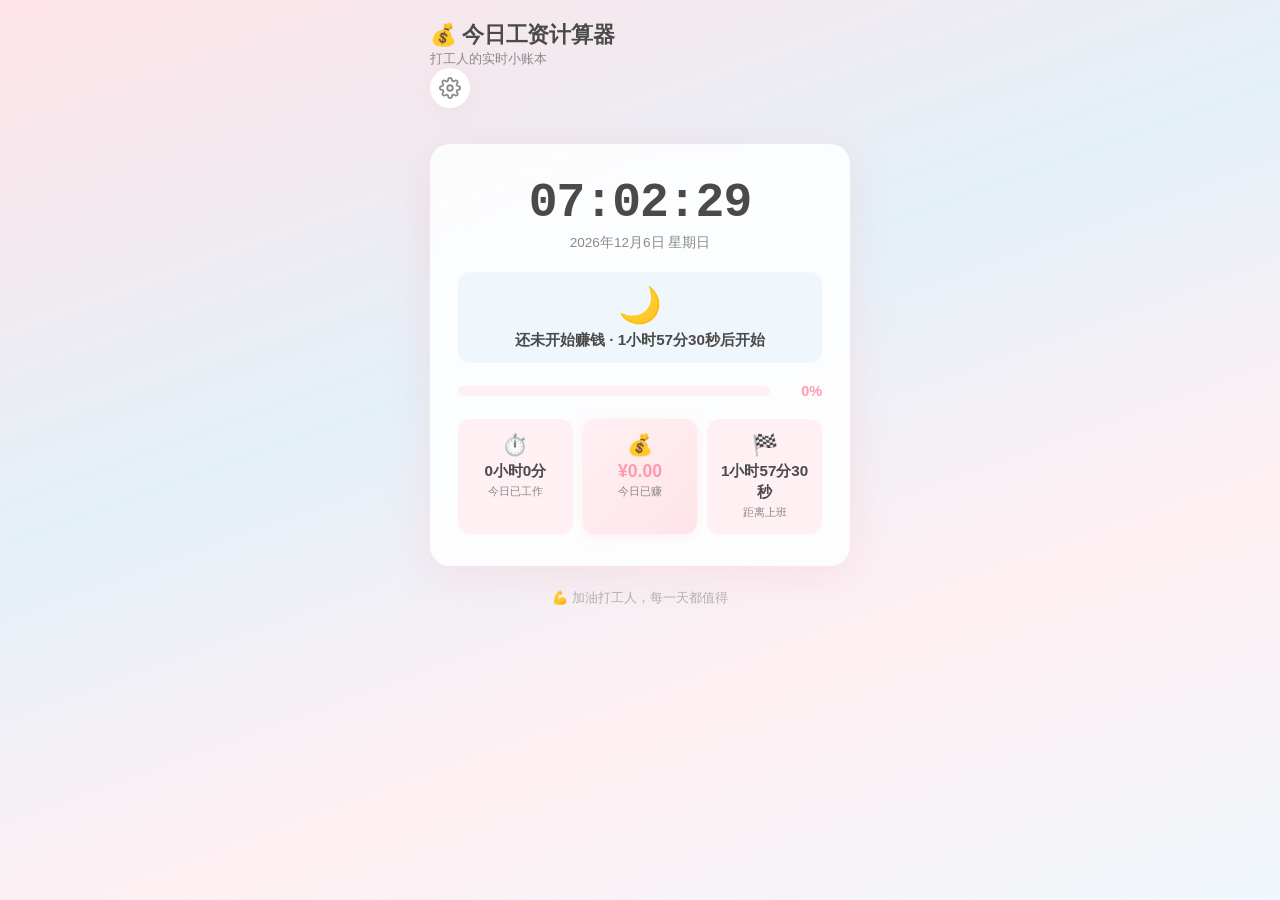
==== index.html @ d7023d0c "✨ 今日工资实时计算器 - 打工人PWA应用" ====
<!DOCTYPE html>
<html lang="zh-CN">
<head>
  <meta charset="UTF-8">
  <meta name="viewport" content="width=device-width, initial-scale=1.0, maximum-scale=1.0, user-scalable=no, viewport-fit=cover">
  <meta name="apple-mobile-web-app-capable" content="yes">
  <meta name="apple-mobile-web-app-status-bar-style" content="black-translucent">
  <meta name="apple-mobile-web-app-title" content="工资计算器">
  <meta name="theme-color" content="#FFB5C2">
  <meta name="description" content="今日工资实时计算器 - 每秒刷新，看看今天赚了多少钱">
  <link rel="manifest" href="manifest.json">
  <link rel="apple-touch-icon" href="icon-192.png">
  <link rel="icon" type="image/svg+xml" href="data:image/svg+xml,<svg xmlns='http://www.w3.org/2000/svg' viewBox='0 0 100 100'><rect fill='%23FFB5C2' width='100' height='100' rx='20'/><text x='50' y='68' text-anchor='middle' font-size='55'>💰</text></svg>">
  <title>💰 今日工资计算器</title>
  <link rel="stylesheet" href="style.css">
</head>
<body>
  <div class="container">
    <!-- Header -->
    <header class="header">
      <h1 class="app-title">💰 今日工资计算器</h1>
      <p class="app-subtitle">打工人的实时小账本</p>
      <button class="settings-toggle" id="settingsToggle" aria-label="设置">
        <svg width="22" height="22" viewBox="0 0 24 24" fill="none" stroke="currentColor" stroke-width="2" stroke-linecap="round" stroke-linejoin="round">
          <circle cx="12" cy="12" r="3"></circle>
          <path d="M19.4 15a1.65 1.65 0 0 0 .33 1.82l.06.06a2 2 0 0 1 0 2.83 2 2 0 0 1-2.83 0l-.06-.06a1.65 1.65 0 0 0-1.82-.33 1.65 1.65 0 0 0-1 1.51V21a2 2 0 0 1-2 2 2 2 0 0 1-2-2v-.09A1.65 1.65 0 0 0 9 19.4a1.65 1.65 0 0 0-1.82.33l-.06.06a2 2 0 0 1-2.83 0 2 2 0 0 1 0-2.83l.06-.06A1.65 1.65 0 0 0 4.68 15a1.65 1.65 0 0 0-1.51-1H3a2 2 0 0 1-2-2 2 2 0 0 1 2-2h.09A1.65 1.65 0 0 0 4.6 9a1.65 1.65 0 0 0-.33-1.82l-.06-.06a2 2 0 0 1 0-2.83 2 2 0 0 1 2.83 0l.06.06A1.65 1.65 0 0 0 9 4.68a1.65 1.65 0 0 0 1-1.51V3a2 2 0 0 1 2-2 2 2 0 0 1 2 2v.09a1.65 1.65 0 0 0 1 1.51 1.65 1.65 0 0 0 1.82-.33l.06-.06a2 2 0 0 1 2.83 0 2 2 0 0 1 0 2.83l-.06.06A1.65 1.65 0 0 0 19.4 9a1.65 1.65 0 0 0 1.51 1H21a2 2 0 0 1 2 2 2 2 0 0 1-2 2h-.09a1.65 1.65 0 0 0-1.51 1z"></path>
        </svg>
      </button>
    </header>

    <!-- Settings Panel -->
    <div class="settings-panel" id="settingsPanel">
      <div class="settings-card">
        <div class="setting-row">
          <label class="setting-label" for="startTime">
            <span class="setting-icon">🌅</span> 上班时间
          </label>
          <input type="time" class="setting-input" id="startTime" value="09:00">
        </div>
        <div class="setting-row">
          <label class="setting-label" for="endTime">
            <span class="setting-icon">🌇</span> 下班时间
          </label>
          <input type="time" class="setting-input" id="endTime" value="18:00">
        </div>
        <div class="setting-row">
          <label class="setting-label" for="dailySalary">
            <span class="setting-icon">💵</span> 今日日薪
          </label>
          <div class="salary-input-wrap">
            <span class="salary-prefix">¥</span>
            <input type="number" class="setting-input salary-input" id="dailySalary" value="500" min="0" step="1" placeholder="500">
          </div>
        </div>
        <div class="setting-row">
          <label class="setting-label" for="breakTime">
            <span class="setting-icon">☕</span> 午休/不计薪时长
          </label>
          <div class="break-input-wrap">
            <input type="number" class="setting-input break-input" id="breakTime" value="60" min="0" max="480" step="5" placeholder="60">
            <span class="break-suffix">分钟</span>
          </div>
        </div>
        <button class="save-btn" id="saveSettings">💾 保存设置</button>
      </div>
    </div>

    <!-- Main Display Card -->
    <div class="main-card" id="mainCard">
      <!-- Current Time -->
      <div class="time-section">
        <div class="current-time" id="currentTime">00:00:00</div>
        <div class="current-date" id="currentDate">2024年1月1日 星期一</div>
      </div>

      <!-- Status -->
      <div class="status-section" id="statusSection">
        <div class="status-emoji" id="statusEmoji">⏰</div>
        <div class="status-text" id="statusText">加载中...</div>
      </div>

      <!-- Progress Bar -->
      <div class="progress-section">
        <div class="progress-bar-wrap">
          <div class="progress-bar" id="progressBar" style="width: 0%;"></div>
        </div>
        <div class="progress-label" id="progressLabel">0%</div>
      </div>

      <!-- Stats Grid -->
      <div class="stats-grid">
        <div class="stat-item">
          <div class="stat-icon">⏱️</div>
          <div class="stat-value" id="workedTime">0小时0分</div>
          <div class="stat-label">今日已工作</div>
        </div>
        <div class="stat-item highlight">
          <div class="stat-icon">💰</div>
          <div class="stat-value money" id="earnedMoney">¥0.00</div>
          <div class="stat-label">今日已赚</div>
        </div>
        <div class="stat-item">
          <div class="stat-icon">🏁</div>
          <div class="stat-value" id="remainingTime">--</div>
          <div class="stat-label" id="remainingLabel">距离下班</div>
        </div>
      </div>
    </div>

    <!-- Footer -->
    <footer class="footer">
      <p>💪 加油打工人，每一天都值得</p>
    </footer>
  </div>

  <script src="script.js"></script>
</body>
</html>
---- style.css ----
/* ===== CSS Reset & Base ===== */
*, *::before, *::after {
  box-sizing: border-box;
  margin: 0;
  padding: 0;
}

:root {
  --pink: #FF9AAD;
  --pink-light: #FFE4E8;
  --pink-lighter: #FFF0F3;
  --blue: #9AC5E4;
  --blue-light: #E4F0F8;
  --blue-lighter: #F0F7FC;
  --white: #FFFFFF;
  --text: #4A4A4A;
  --text-light: #8A8A8A;
  --text-lighter: #B0B0B0;
  --shadow: 0 4px 24px rgba(255, 154, 173, 0.15);
  --shadow-lg: 0 8px 40px rgba(255, 154, 173, 0.2);
  --radius: 20px;
  --radius-sm: 12px;
  --transition: 0.3s cubic-bezier(0.4, 0, 0.2, 1);
}

html {
  font-size: 16px;
  -webkit-tap-highlight-color: transparent;
  -webkit-font-smoothing: antialiased;
}

body {
  font-family: -apple-system, BlinkMacSystemFont, "SF Pro Rounded", "Segoe UI", "PingFang SC", "Hiragino Sans GB", "Microsoft YaHei", sans-serif;
  background: linear-gradient(160deg, #FFE4E8 0%, #E4F0F8 40%, #FFF0F3 70%, #F0F7FC 100%);
  background-attachment: fixed;
  min-height: 100vh;
  min-height: 100dvh;
  display: flex;
  justify-content: center;
  align-items: flex-start;
  padding: 16px;
  color: var(--text);
  -webkit-user-select: none;
  user-select: none;
}

/* ===== Container ===== */
.container {
  width: 100%;
  max-width: 420px;
  display: flex;
  flex-direction: column;
  gap: 16px;
  padding-bottom: 32px;
}

/* ===== Header ===== */
.header {
  display: flex;
  align-items: center;
  justify-content: space-between;
  flex-wrap: wrap;
  padding: 4px 0;
}

.app-title {
  font-size: 1.35rem;
  font-weight: 700;
  color: var(--text);
  letter-spacing: -0.3px;
}

.app-subtitle {
  font-size: 0.8rem;
  color: var(--text-light);
  width: 100%;
  margin-top: 2px;
}

.settings-toggle {
  width: 40px;
  height: 40px;
  border-radius: 50%;
  border: none;
  background: var(--white);
  color: var(--text-light);
  cursor: pointer;
  display: flex;
  align-items: center;
  justify-content: center;
  box-shadow: var(--shadow);
  transition: var(--transition);
  -webkit-tap-highlight-color: transparent;
}

.settings-toggle:active {
  transform: scale(0.92);
  background: var(--pink-lighter);
}

.settings-toggle.active {
  background: var(--pink);
  color: white;
  transform: rotate(60deg);
}

/* ===== Settings Panel ===== */
.settings-panel {
  max-height: 0;
  overflow: hidden;
  transition: max-height 0.4s cubic-bezier(0.4, 0, 0.2, 1), opacity 0.3s ease;
  opacity: 0;
}

.settings-panel.open {
  max-height: 500px;
  opacity: 1;
}

.settings-card {
  background: rgba(255, 255, 255, 0.85);
  backdrop-filter: blur(16px);
  -webkit-backdrop-filter: blur(16px);
  border-radius: var(--radius);
  padding: 20px;
  box-shadow: var(--shadow);
  display: flex;
  flex-direction: column;
  gap: 16px;
}

.setting-row {
  display: flex;
  align-items: center;
  justify-content: space-between;
  gap: 12px;
}

.setting-label {
  font-size: 0.9rem;
  font-weight: 600;
  color: var(--text);
  display: flex;
  align-items: center;
  gap: 6px;
  white-space: nowrap;
}

.setting-icon {
  font-size: 1.1rem;
}

.setting-input {
  border: 2px solid var(--pink-light);
  border-radius: var(--radius-sm);
  padding: 8px 12px;
  font-size: 0.9rem;
  font-family: inherit;
  color: var(--text);
  background: var(--white);
  transition: var(--transition);
  text-align: center;
  min-width: 0;
  -webkit-appearance: none;
  appearance: none;
}

.setting-input:focus {
  outline: none;
  border-color: var(--pink);
  box-shadow: 0 0 0 3px rgba(255, 154, 173, 0.15);
}

.salary-input-wrap,
.break-input-wrap {
  display: flex;
  align-items: center;
  gap: 0;
  flex-shrink: 0;
}

.salary-prefix {
  background: var(--pink-light);
  color: var(--pink);
  font-weight: 700;
  padding: 8px 10px;
  border-radius: var(--radius-sm) 0 0 var(--radius-sm);
  font-size: 0.9rem;
  border: 2px solid var(--pink-light);
  border-right: none;
}

.salary-input {
  border-radius: 0 var(--radius-sm) var(--radius-sm) 0 !important;
  width: 80px;
}

.break-input {
  border-radius: var(--radius-sm) 0 0 var(--radius-sm) !important;
  width: 64px;
  border-right: none !important;
}

.break-suffix {
  background: var(--blue-light);
  color: var(--blue);
  font-weight: 600;
  padding: 8px 10px;
  border-radius: 0 var(--radius-sm) var(--radius-sm);
  font-size: 0.8rem;
  border: 2px solid var(--blue-light);
  border-left: none;
  white-space: nowrap;
}

.save-btn {
  background: linear-gradient(135deg, var(--pink), #FFB5C2);
  color: white;
  border: none;
  border-radius: var(--radius-sm);
  padding: 12px;
  font-size: 1rem;
  font-weight: 700;
  font-family: inherit;
  cursor: pointer;
  transition: var(--transition);
  box-shadow: 0 4px 16px rgba(255, 154, 173, 0.3);
  -webkit-tap-highlight-color: transparent;
}

.save-btn:active {
  transform: scale(0.96);
  box-shadow: 0 2px 8px rgba(255, 154, 173, 0.2);
}

/* ===== Main Card ===== */
.main-card {
  background: rgba(255, 255, 255, 0.85);
  backdrop-filter: blur(16px);
  -webkit-backdrop-filter: blur(16px);
  border-radius: var(--radius);
  padding: 28px 24px;
  box-shadow: var(--shadow-lg);
  display: flex;
  flex-direction: column;
  gap: 20px;
  animation: cardEnter 0.5s ease;
}

@keyframes cardEnter {
  from { opacity: 0; transform: translateY(20px); }
  to { opacity: 1; transform: translateY(0); }
}

/* ===== Time Section ===== */
.time-section {
  text-align: center;
}

.current-time {
  font-size: 3rem;
  font-weight: 800;
  color: var(--text);
  letter-spacing: -1px;
  font-variant-numeric: tabular-nums;
  font-family: "SF Mono", "Menlo", "Monaco", "Courier New", monospace;
}

.current-date {
  font-size: 0.85rem;
  color: var(--text-light);
  margin-top: 4px;
}

/* ===== Status Section ===== */
.status-section {
  text-align: center;
  padding: 12px;
  background: var(--pink-lighter);
  border-radius: var(--radius-sm);
  transition: var(--transition);
}

.status-section.state-working {
  background: #E8F5E9;
}

.status-section.state-done {
  background: linear-gradient(135deg, #FFF9C4, #FFE0B2);
}

.status-section.state-idle {
  background: var(--blue-lighter);
}

.status-emoji {
  font-size: 2.2rem;
  margin-bottom: 4px;
  animation: bounce 2s infinite;
}

@keyframes bounce {
  0%, 100% { transform: translateY(0); }
  50% { transform: translateY(-6px); }
}

.status-text {
  font-size: 0.95rem;
  font-weight: 600;
  color: var(--text);
}

/* ===== Progress Bar ===== */
.progress-section {
  display: flex;
  align-items: center;
  gap: 12px;
}

.progress-bar-wrap {
  flex: 1;
  height: 10px;
  background: var(--pink-lighter);
  border-radius: 5px;
  overflow: hidden;
}

.progress-bar {
  height: 100%;
  background: linear-gradient(90deg, var(--pink), var(--blue));
  border-radius: 5px;
  transition: width 0.5s ease;
  min-width: 0;
}

.progress-label {
  font-size: 0.9rem;
  font-weight: 700;
  color: var(--pink);
  min-width: 40px;
  text-align: right;
}

/* ===== Stats Grid ===== */
.stats-grid {
  display: grid;
  grid-template-columns: repeat(3, 1fr);
  gap: 10px;
}

.stat-item {
  text-align: center;
  padding: 14px 8px;
  background: var(--pink-lighter);
  border-radius: var(--radius-sm);
  transition: var(--transition);
}

.stat-item.highlight {
  background: linear-gradient(135deg, #FFF0F3, #FFE4E8);
  box-shadow: 0 2px 12px rgba(255, 154, 173, 0.15);
}

.stat-icon {
  font-size: 1.3rem;
  margin-bottom: 4px;
}

.stat-value {
  font-size: 0.95rem;
  font-weight: 700;
  color: var(--text);
  font-variant-numeric: tabular-nums;
}

.stat-value.money {
  color: var(--pink);
  font-size: 1.1rem;
  animation: moneyPulse 2s infinite;
}

@keyframes moneyPulse {
  0%, 100% { transform: scale(1); }
  50% { transform: scale(1.03); }
}

.stat-label {
  font-size: 0.7rem;
  color: var(--text-light);
  margin-top: 2px;
}

/* ===== Footer ===== */
.footer {
  text-align: center;
  padding: 8px;
}

.footer p {
  font-size: 0.8rem;
  color: var(--text-lighter);
}

/* ===== Toast ===== */
.toast {
  position: fixed;
  top: 20px;
  left: 50%;
  transform: translateX(-50%) translateY(-120px);
  background: rgba(74, 74, 74, 0.92);
  backdrop-filter: blur(8px);
  -webkit-backdrop-filter: blur(8px);
  color: white;
  padding: 12px 24px;
  border-radius: 24px;
  font-size: 0.9rem;
  font-weight: 600;
  z-index: 1000;
  transition: transform 0.35s cubic-bezier(0.4, 0, 0.2, 1);
  pointer-events: none;
}

.toast.show {
  transform: translateX(-50%) translateY(0);
}

/* ===== Responsive ===== */
@media (max-width: 380px) {
  .current-time {
    font-size: 2.4rem;
  }

  .stats-grid {
    grid-template-columns: repeat(3, 1fr);
    gap: 6px;
  }

  .stat-item {
    padding: 10px 4px;
  }

  .stat-value {
    font-size: 0.8rem;
  }

  .stat-value.money {
    font-size: 0.9rem;
  }

  .main-card {
    padding: 20px 16px;
  }
}

@media (min-width: 420px) {
  .main-card {
    padding: 32px 28px;
  }
}

/* ===== Dark mode preference ===== */
@media (prefers-color-scheme: dark) {
  body {
    background: linear-gradient(160deg, #2D1B2E 0%, #1B2838 40%, #2D1B2E 70%, #1B2838 100%);
  }

  .main-card,
  .settings-card {
    background: rgba(40, 40, 50, 0.85);
  }

  .current-time,
  .stat-value,
  .setting-label,
  .status-text,
  .app-title {
    color: #E8E8E8;
  }

  .current-date,
  .stat-label,
  .app-subtitle,
  .setting-input {
    color: #A0A0A0;
  }

  .setting-input {
    background: rgba(60, 60, 70, 0.8);
    border-color: rgba(255, 154, 173, 0.2);
    color: #E8E8E8;
  }

  .stat-item {
    background: rgba(255, 154, 173, 0.08);
  }

  .stat-item.highlight {
    background: rgba(255, 154, 173, 0.15);
  }

  .status-section {
    background: rgba(154, 197, 228, 0.1);
  }

  .status-section.state-working {
    background: rgba(129, 199, 132, 0.12);
  }

  .status-section.state-done {
    background: rgba(255, 213, 79, 0.12);
  }

  .status-section.state-idle {
    background: rgba(154, 197, 228, 0.1);
  }

  .progress-bar-wrap {
    background: rgba(255, 255, 255, 0.08);
  }

  .progress-label {
    color: var(--pink);
  }

  .settings-toggle {
    background: rgba(60, 60, 70, 0.8);
    color: #A0A0A0;
  }

  .salary-prefix,
  .setting-input {
    background: rgba(60, 60, 70, 0.8);
    border-color: rgba(255, 154, 173, 0.2);
  }

  .break-suffix {
    background: rgba(154, 197, 228, 0.15);
    border-color: rgba(154, 197, 228, 0.15);
  }

  .salary-prefix {
    border-color: rgba(255, 154, 173, 0.2);
  }

  .footer p {
    color: #707080;
  }

  .toast {
    background: rgba(60, 60, 70, 0.95);
  }
}
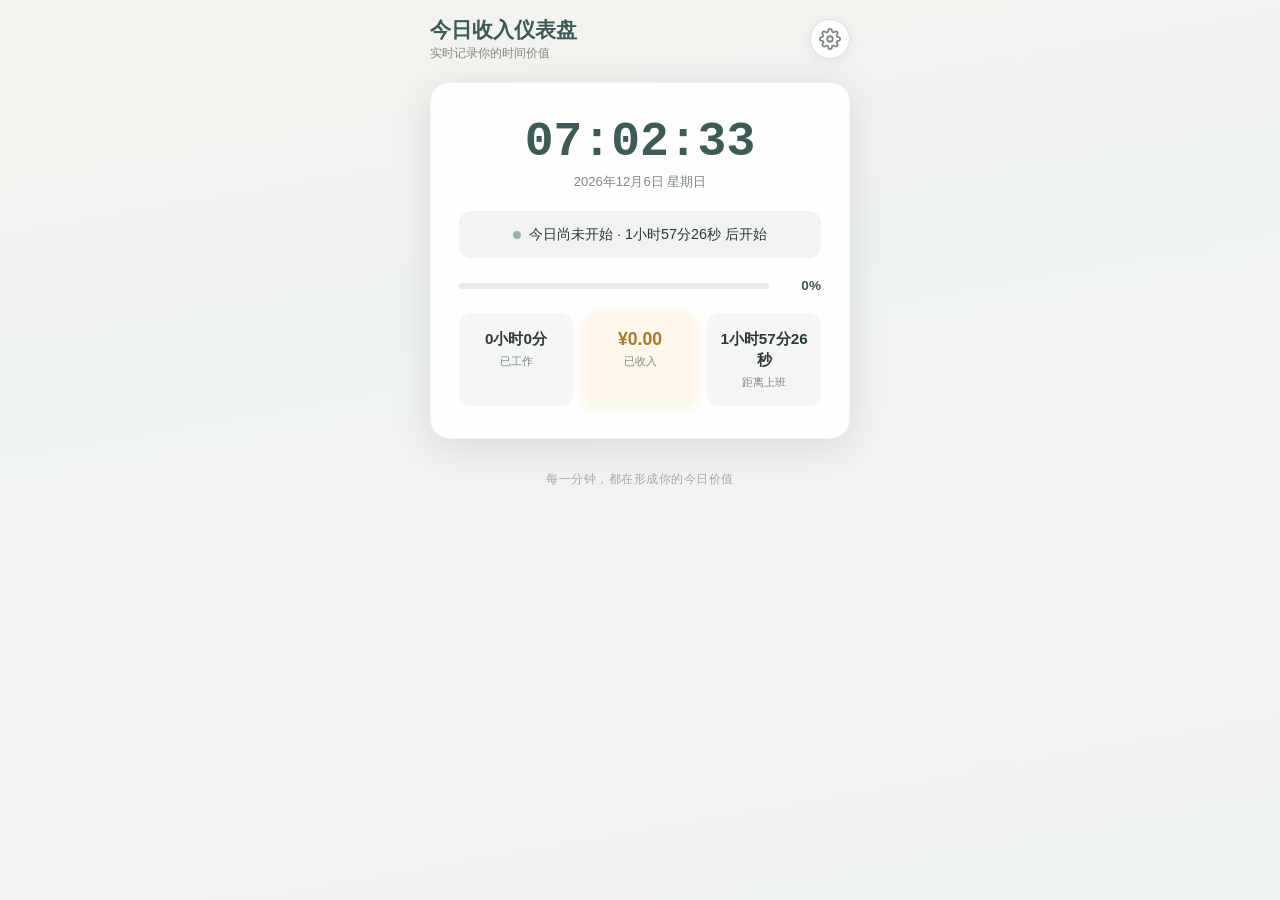
==== commit 3178315f: "主题升级：从可爱粉改为轻商务收入仪表盘" ====
--- a/index.html
+++ b/index.html
@@ -5,21 +5,23 @@
   <meta name="viewport" content="width=device-width, initial-scale=1.0, maximum-scale=1.0, user-scalable=no, viewport-fit=cover">
   <meta name="apple-mobile-web-app-capable" content="yes">
   <meta name="apple-mobile-web-app-status-bar-style" content="black-translucent">
-  <meta name="apple-mobile-web-app-title" content="工资计算器">
-  <meta name="theme-color" content="#FFB5C2">
-  <meta name="description" content="今日工资实时计算器 - 每秒刷新，看看今天赚了多少钱">
+  <meta name="apple-mobile-web-app-title" content="收入仪表盘">
+  <meta name="theme-color" content="#3D5A56">
+  <meta name="description" content="今日收入仪表盘 - 实时记录你的时间价值">
   <link rel="manifest" href="manifest.json">
   <link rel="apple-touch-icon" href="icon-192.png">
-  <link rel="icon" type="image/svg+xml" href="data:image/svg+xml,<svg xmlns='http://www.w3.org/2000/svg' viewBox='0 0 100 100'><rect fill='%23FFB5C2' width='100' height='100' rx='20'/><text x='50' y='68' text-anchor='middle' font-size='55'>💰</text></svg>">
-  <title>💰 今日工资计算器</title>
+  <link rel="icon" type="image/svg+xml" href="data:image/svg+xml,<svg xmlns='http://www.w3.org/2000/svg' viewBox='0 0 100 100'><rect fill='%233D5A56' width='100' height='100' rx='20'/><circle cx='50' cy='50' r='32' fill='none' stroke='%23C8963E' stroke-width='4'/><text x='50' y='62' text-anchor='middle' font-size='40' fill='%23fff'>¥</text></svg>">
+  <title>今日收入仪表盘</title>
   <link rel="stylesheet" href="style.css">
 </head>
 <body>
   <div class="container">
     <!-- Header -->
     <header class="header">
-      <h1 class="app-title">💰 今日工资计算器</h1>
-      <p class="app-subtitle">打工人的实时小账本</p>
+      <div class="header-left">
+        <h1 class="app-title">今日收入仪表盘</h1>
+        <p class="app-subtitle">实时记录你的时间价值</p>
+      </div>
       <button class="settings-toggle" id="settingsToggle" aria-label="设置">
         <svg width="22" height="22" viewBox="0 0 24 24" fill="none" stroke="currentColor" stroke-width="2" stroke-linecap="round" stroke-linejoin="round">
           <circle cx="12" cy="12" r="3"></circle>
@@ -28,40 +30,40 @@
       </button>
     </header>
 
-    <!-- Settings Panel -->
-    <div class="settings-panel" id="settingsPanel">
-      <div class="settings-card">
-        <div class="setting-row">
-          <label class="setting-label" for="startTime">
-            <span class="setting-icon">🌅</span> 上班时间
-          </label>
-          <input type="time" class="setting-input" id="startTime" value="09:00">
+    <!-- Settings Overlay (Bottom Sheet) -->
+    <div class="settings-overlay" id="settingsOverlay">
+      <div class="settings-sheet" id="settingsSheet">
+        <div class="settings-sheet-header">
+          <h2 class="settings-sheet-title">收益参数设置</h2>
         </div>
-        <div class="setting-row">
-          <label class="setting-label" for="endTime">
-            <span class="setting-icon">🌇</span> 下班时间
-          </label>
-          <input type="time" class="setting-input" id="endTime" value="18:00">
-        </div>
-        <div class="setting-row">
-          <label class="setting-label" for="dailySalary">
-            <span class="setting-icon">💵</span> 今日日薪
-          </label>
-          <div class="salary-input-wrap">
-            <span class="salary-prefix">¥</span>
-            <input type="number" class="setting-input salary-input" id="dailySalary" value="500" min="0" step="1" placeholder="500">
+        <div class="settings-sheet-body">
+          <div class="setting-row">
+            <label class="setting-label" for="startTime">上班时间</label>
+            <input type="time" class="setting-input" id="startTime" value="09:00">
+          </div>
+          <div class="setting-row">
+            <label class="setting-label" for="endTime">下班时间</label>
+            <input type="time" class="setting-input" id="endTime" value="18:00">
+          </div>
+          <div class="setting-row">
+            <label class="setting-label" for="dailySalary">日薪</label>
+            <div class="salary-input-wrap">
+              <span class="salary-prefix">¥</span>
+              <input type="number" class="setting-input salary-input" id="dailySalary" value="500" min="0" step="1" placeholder="500">
+            </div>
+          </div>
+          <div class="setting-row">
+            <label class="setting-label" for="breakTime">午休时长</label>
+            <div class="break-input-wrap">
+              <input type="number" class="setting-input break-input" id="breakTime" value="60" min="0" max="480" step="5" placeholder="60">
+              <span class="break-suffix">分钟</span>
+            </div>
           </div>
         </div>
-        <div class="setting-row">
-          <label class="setting-label" for="breakTime">
-            <span class="setting-icon">☕</span> 午休/不计薪时长
-          </label>
-          <div class="break-input-wrap">
-            <input type="number" class="setting-input break-input" id="breakTime" value="60" min="0" max="480" step="5" placeholder="60">
-            <span class="break-suffix">分钟</span>
-          </div>
+        <div class="settings-sheet-footer">
+          <button class="btn-cancel" id="cancelSettings">取消</button>
+          <button class="btn-save" id="saveSettings">保存设置</button>
         </div>
-        <button class="save-btn" id="saveSettings">💾 保存设置</button>
       </div>
     </div>
 
@@ -75,7 +77,7 @@
 
       <!-- Status -->
       <div class="status-section" id="statusSection">
-        <div class="status-emoji" id="statusEmoji">⏰</div>
+        <div class="status-indicator" id="statusIndicator"></div>
         <div class="status-text" id="statusText">加载中...</div>
       </div>
 
@@ -90,26 +92,23 @@
       <!-- Stats Grid -->
       <div class="stats-grid">
         <div class="stat-item">
-          <div class="stat-icon">⏱️</div>
-          <div class="stat-value" id="workedTime">0小时0分</div>
-          <div class="stat-label">今日已工作</div>
+          <div class="stat-value" id="workedTime">0h 0m</div>
+          <div class="stat-label">已工作</div>
         </div>
         <div class="stat-item highlight">
-          <div class="stat-icon">💰</div>
           <div class="stat-value money" id="earnedMoney">¥0.00</div>
-          <div class="stat-label">今日已赚</div>
+          <div class="stat-label">已收入</div>
         </div>
         <div class="stat-item">
-          <div class="stat-icon">🏁</div>
           <div class="stat-value" id="remainingTime">--</div>
-          <div class="stat-label" id="remainingLabel">距离下班</div>
+          <div class="stat-label" id="remainingLabel">剩余时间</div>
         </div>
       </div>
     </div>
 
     <!-- Footer -->
     <footer class="footer">
-      <p>💪 加油打工人，每一天都值得</p>
+      <p>每一分钟，都在形成你的今日价值</p>
     </footer>
   </div>
 
--- a/style.css
+++ b/style.css
@@ -6,18 +6,23 @@
 }
 
 :root {
-  --pink: #FF9AAD;
-  --pink-light: #FFE4E8;
-  --pink-lighter: #FFF0F3;
-  --blue: #9AC5E4;
-  --blue-light: #E4F0F8;
-  --blue-lighter: #F0F7FC;
+  --primary: #3D5A56;
+  --primary-dark: #2C4541;
+  --primary-light: #E8EDEB;
+  --primary-lighter: #F3F6F5;
+  --gold: #C8963E;
+  --gold-light: #FDF6EB;
+  --gold-dark: #A87A2E;
   --white: #FFFFFF;
-  --text: #4A4A4A;
-  --text-light: #8A8A8A;
-  --text-lighter: #B0B0B0;
-  --shadow: 0 4px 24px rgba(255, 154, 173, 0.15);
-  --shadow-lg: 0 8px 40px rgba(255, 154, 173, 0.2);
+  --bg-start: #F5F3EE;
+  --bg-mid: #EEF2F1;
+  --bg-end: #EAF0EE;
+  --text: #2E3A37;
+  --text-light: #7A8B85;
+  --text-lighter: #A0ADA8;
+  --shadow-sm: 0 2px 12px rgba(0, 0, 0, 0.06);
+  --shadow: 0 4px 24px rgba(0, 0, 0, 0.08);
+  --shadow-lg: 0 8px 40px rgba(0, 0, 0, 0.1);
   --radius: 20px;
   --radius-sm: 12px;
   --transition: 0.3s cubic-bezier(0.4, 0, 0.2, 1);
@@ -31,7 +36,7 @@
 
 body {
   font-family: -apple-system, BlinkMacSystemFont, "SF Pro Rounded", "Segoe UI", "PingFang SC", "Hiragino Sans GB", "Microsoft YaHei", sans-serif;
-  background: linear-gradient(160deg, #FFE4E8 0%, #E4F0F8 40%, #FFF0F3 70%, #F0F7FC 100%);
+  background: linear-gradient(170deg, #F5F3EE 0%, #EEF2F1 35%, #F3F4F2 65%, #EDF1F0 100%);
   background-attachment: fixed;
   min-height: 100vh;
   min-height: 100dvh;
@@ -39,6 +44,8 @@
   justify-content: center;
   align-items: flex-start;
   padding: 16px;
+  padding-top: calc(16px + env(safe-area-inset-top, 0px));
+  padding-bottom: calc(32px + env(safe-area-inset-bottom, 0px));
   color: var(--text);
   -webkit-user-select: none;
   user-select: none;
@@ -50,8 +57,8 @@
   max-width: 420px;
   display: flex;
   flex-direction: column;
-  gap: 16px;
-  padding-bottom: 32px;
+  gap: 20px;
+  padding-bottom: 16px;
 }
 
 /* ===== Header ===== */
@@ -59,74 +66,155 @@
   display: flex;
   align-items: center;
   justify-content: space-between;
-  flex-wrap: wrap;
-  padding: 4px 0;
+  gap: 12px;
+}
+
+.header-left {
+  display: flex;
+  flex-direction: column;
+  min-width: 0;
 }
 
 .app-title {
-  font-size: 1.35rem;
+  font-size: 1.3rem;
   font-weight: 700;
-  color: var(--text);
-  letter-spacing: -0.3px;
+  color: var(--primary);
+  letter-spacing: 0px;
+  white-space: nowrap;
 }
 
 .app-subtitle {
-  font-size: 0.8rem;
+  font-size: 0.78rem;
   color: var(--text-light);
-  width: 100%;
-  margin-top: 2px;
+  margin-top: 1px;
+  font-weight: 400;
 }
 
 .settings-toggle {
   width: 40px;
   height: 40px;
+  min-width: 40px;
   border-radius: 50%;
-  border: none;
+  border: 1.5px solid #E0E3E1;
   background: var(--white);
   color: var(--text-light);
   cursor: pointer;
   display: flex;
   align-items: center;
   justify-content: center;
-  box-shadow: var(--shadow);
+  box-shadow: var(--shadow-sm);
   transition: var(--transition);
   -webkit-tap-highlight-color: transparent;
 }
 
 .settings-toggle:active {
-  transform: scale(0.92);
-  background: var(--pink-lighter);
-}
-
-.settings-toggle.active {
-  background: var(--pink);
-  color: white;
-  transform: rotate(60deg);
-}
-
-/* ===== Settings Panel ===== */
-.settings-panel {
-  max-height: 0;
-  overflow: hidden;
-  transition: max-height 0.4s cubic-bezier(0.4, 0, 0.2, 1), opacity 0.3s ease;
+  transform: scale(0.94);
+  background: var(--primary-lighter);
+  border-color: var(--primary);
+  color: var(--primary);
+}
+
+/* ===== Settings Overlay & Bottom Sheet ===== */
+.settings-overlay {
+  position: fixed;
+  inset: 0;
+  background: rgba(0, 0, 0, 0.35);
+  z-index: 100;
+  display: flex;
+  align-items: flex-end;
+  justify-content: center;
   opacity: 0;
-}
-
-.settings-panel.open {
-  max-height: 500px;
+  pointer-events: none;
+  transition: opacity 0.3s ease;
+  -webkit-tap-highlight-color: transparent;
+}
+
+.settings-overlay.open {
   opacity: 1;
-}
-
-.settings-card {
-  background: rgba(255, 255, 255, 0.85);
-  backdrop-filter: blur(16px);
-  -webkit-backdrop-filter: blur(16px);
-  border-radius: var(--radius);
-  padding: 20px;
-  box-shadow: var(--shadow);
+  pointer-events: auto;
+}
+
+.settings-sheet {
+  width: 100%;
+  max-width: 420px;
+  background: var(--white);
+  border-radius: 24px 24px 0 0;
+  padding: 0;
+  display: flex;
+  flex-direction: column;
+  transform: translateY(100%);
+  transition: transform 0.35s cubic-bezier(0.32, 0.72, 0, 1);
+  max-height: 90vh;
+  max-height: 90dvh;
+  overflow-y: auto;
+  padding-bottom: env(safe-area-inset-bottom, 0px);
+}
+
+.settings-overlay.open .settings-sheet {
+  transform: translateY(0);
+}
+
+.settings-sheet-header {
+  padding: 20px 24px 12px;
+  text-align: center;
+  border-bottom: 1px solid #E8EBE9;
+}
+
+.settings-sheet-title {
+  font-size: 1.05rem;
+  font-weight: 700;
+  color: var(--primary);
+  letter-spacing: 0.5px;
+}
+
+.settings-sheet-body {
+  padding: 16px 24px 8px;
   display: flex;
   flex-direction: column;
   gap: 16px;
+}
+
+.settings-sheet-footer {
+  padding: 12px 24px 20px;
+  display: flex;
+  gap: 12px;
+}
+
+.btn-cancel,
+.btn-save {
+  flex: 1;
+  padding: 13px;
+  border-radius: var(--radius-sm);
+  font-size: 1rem;
+  font-weight: 700;
+  font-family: inherit;
+  cursor: pointer;
+  transition: var(--transition);
+  border: none;
+  -webkit-tap-highlight-color: transparent;
+}
+
+.btn-cancel {
+  background: #EEF0EE;
+  color: var(--text-light);
+  border: 1px solid #DDE1DF;
+}
+
+.btn-cancel:active {
+  background: #DDE1DF;
+  transform: scale(0.97);
+}
+
+.btn-save {
+  background: var(--primary);
+  color: white;
+  box-shadow: 0 4px 16px rgba(61, 90, 86, 0.25);
+}
+
+.btn-save:active {
+  transform: scale(0.96);
+  background: var(--primary-dark);
+  box-shadow: 0 2px 8px rgba(61, 90, 86, 0.15);
 }
 
 .setting-row {
@@ -138,26 +226,20 @@
 
 .setting-label {
   font-size: 0.9rem;
-  font-weight: 600;
+  font-weight: 500;
   color: var(--text);
-  display: flex;
-  align-items: center;
-  gap: 6px;
   white-space: nowrap;
-}
-
-.setting-icon {
-  font-size: 1.1rem;
+  flex-shrink: 0;
 }
 
 .setting-input {
-  border: 2px solid var(--pink-light);
+  border: 1.5px solid #DDE1DF;
   border-radius: var(--radius-sm);
-  padding: 8px 12px;
-  font-size: 0.9rem;
+  padding: 10px 12px;
+  font-size: 0.95rem;
   font-family: inherit;
   color: var(--text);
-  background: var(--white);
+  background: #FAFAF9;
   transition: var(--transition);
   text-align: center;
   min-width: 0;
@@ -167,8 +249,9 @@
 
 .setting-input:focus {
   outline: none;
-  border-color: var(--pink);
-  box-shadow: 0 0 0 3px rgba(255, 154, 173, 0.15);
+  border-color: var(--primary);
+  box-shadow: 0 0 0 3px rgba(61, 90, 86, 0.1);
+  background: var(--white);
 }
 
 .salary-input-wrap,
@@ -180,19 +263,20 @@
 }
 
 .salary-prefix {
-  background: var(--pink-light);
-  color: var(--pink);
+  background: var(--primary-lighter);
+  color: var(--primary);
   font-weight: 700;
-  padding: 8px 10px;
+  padding: 10px 12px;
   border-radius: var(--radius-sm) 0 0 var(--radius-sm);
   font-size: 0.9rem;
-  border: 2px solid var(--pink-light);
+  border: 1.5px solid #DDE1DF;
   border-right: none;
 }
 
 .salary-input {
   border-radius: 0 var(--radius-sm) var(--radius-sm) 0 !important;
   width: 80px;
+  border-left: none !important;
 }
 
 .break-input {
@@ -202,45 +286,26 @@
 }
 
 .break-suffix {
-  background: var(--blue-light);
-  color: var(--blue);
-  font-weight: 600;
-  padding: 8px 10px;
+  background: var(--primary-lighter);
+  color: var(--primary);
+  font-weight: 500;
+  padding: 10px 12px;
   border-radius: 0 var(--radius-sm) var(--radius-sm);
   font-size: 0.8rem;
-  border: 2px solid var(--blue-light);
+  border: 1.5px solid #DDE1DF;
   border-left: none;
   white-space: nowrap;
 }
 
-.save-btn {
-  background: linear-gradient(135deg, var(--pink), #FFB5C2);
-  color: white;
-  border: none;
-  border-radius: var(--radius-sm);
-  padding: 12px;
-  font-size: 1rem;
-  font-weight: 700;
-  font-family: inherit;
-  cursor: pointer;
-  transition: var(--transition);
-  box-shadow: 0 4px 16px rgba(255, 154, 173, 0.3);
-  -webkit-tap-highlight-color: transparent;
-}
-
-.save-btn:active {
-  transform: scale(0.96);
-  box-shadow: 0 2px 8px rgba(255, 154, 173, 0.2);
-}
-
 /* ===== Main Card ===== */
 .main-card {
-  background: rgba(255, 255, 255, 0.85);
-  backdrop-filter: blur(16px);
-  -webkit-backdrop-filter: blur(16px);
+  background: rgba(255, 255, 255, 0.9);
+  backdrop-filter: blur(12px);
+  -webkit-backdrop-filter: blur(12px);
   border-radius: var(--radius);
   padding: 28px 24px;
   box-shadow: var(--shadow-lg);
+  border: 1px solid rgba(0,0,0,0.04);
   display: flex;
   flex-direction: column;
   gap: 20px;
@@ -259,15 +324,15 @@
 
 .current-time {
   font-size: 3rem;
-  font-weight: 800;
-  color: var(--text);
-  letter-spacing: -1px;
+  font-weight: 700;
+  color: var(--primary);
+  letter-spacing: 0px;
   font-variant-numeric: tabular-nums;
   font-family: "SF Mono", "Menlo", "Monaco", "Courier New", monospace;
 }
 
 .current-date {
-  font-size: 0.85rem;
+  font-size: 0.82rem;
   color: var(--text-light);
   margin-top: 4px;
 }
@@ -275,38 +340,58 @@
 /* ===== Status Section ===== */
 .status-section {
   text-align: center;
-  padding: 12px;
-  background: var(--pink-lighter);
+  padding: 14px 12px;
+  background: var(--primary-lighter);
   border-radius: var(--radius-sm);
   transition: var(--transition);
+  display: flex;
+  align-items: center;
+  justify-content: center;
+  gap: 8px;
 }
 
 .status-section.state-working {
-  background: #E8F5E9;
+  background: #EDF5F2;
 }
 
 .status-section.state-done {
-  background: linear-gradient(135deg, #FFF9C4, #FFE0B2);
+  background: var(--gold-light);
 }
 
 .status-section.state-idle {
-  background: var(--blue-lighter);
-}
-
-.status-emoji {
-  font-size: 2.2rem;
-  margin-bottom: 4px;
-  animation: bounce 2s infinite;
-}
-
-@keyframes bounce {
-  0%, 100% { transform: translateY(0); }
-  50% { transform: translateY(-6px); }
+  background: #F0F2F4;
+}
+
+.status-indicator {
+  width: 8px;
+  height: 8px;
+  border-radius: 50%;
+  background: var(--text-lighter);
+  flex-shrink: 0;
+  transition: var(--transition);
+}
+
+.state-idle .status-indicator {
+  background: #A0ADA8;
+}
+
+.state-working .status-indicator {
+  background: #4CAF50;
+  animation: statusPulse 2s infinite;
+}
+
+.state-done .status-indicator {
+  background: var(--gold);
+}
+
+@keyframes statusPulse {
+  0%, 100% { opacity: 1; }
+  50% { opacity: 0.4; }
 }
 
 .status-text {
-  font-size: 0.95rem;
-  font-weight: 600;
+  font-size: 0.9rem;
+  font-weight: 500;
   color: var(--text);
 }
 
@@ -319,26 +404,27 @@
 
 .progress-bar-wrap {
   flex: 1;
-  height: 10px;
-  background: var(--pink-lighter);
-  border-radius: 5px;
+  height: 6px;
+  background: #E8EBE9;
+  border-radius: 3px;
   overflow: hidden;
 }
 
 .progress-bar {
   height: 100%;
-  background: linear-gradient(90deg, var(--pink), var(--blue));
-  border-radius: 5px;
+  background: linear-gradient(90deg, var(--primary), #5C8A7E);
+  border-radius: 3px;
   transition: width 0.5s ease;
   min-width: 0;
 }
 
 .progress-label {
-  font-size: 0.9rem;
-  font-weight: 700;
-  color: var(--pink);
+  font-size: 0.85rem;
+  font-weight: 600;
+  color: var(--primary);
   min-width: 40px;
   text-align: right;
+  font-variant-numeric: tabular-nums;
 }
 
 /* ===== Stats Grid ===== */
@@ -350,20 +436,15 @@
 
 .stat-item {
   text-align: center;
-  padding: 14px 8px;
-  background: var(--pink-lighter);
+  padding: 16px 8px;
+  background: var(--primary-lighter);
   border-radius: var(--radius-sm);
   transition: var(--transition);
 }
 
 .stat-item.highlight {
-  background: linear-gradient(135deg, #FFF0F3, #FFE4E8);
-  box-shadow: 0 2px 12px rgba(255, 154, 173, 0.15);
-}
-
-.stat-icon {
-  font-size: 1.3rem;
-  margin-bottom: 4px;
+  background: var(--gold-light);
+  box-shadow: 0 2px 12px rgba(200, 150, 62, 0.12);
 }
 
 .stat-value {
@@ -374,50 +455,49 @@
 }
 
 .stat-value.money {
-  color: var(--pink);
+  color: var(--gold-dark);
   font-size: 1.1rem;
-  animation: moneyPulse 2s infinite;
-}
-
-@keyframes moneyPulse {
-  0%, 100% { transform: scale(1); }
-  50% { transform: scale(1.03); }
 }
 
 .stat-label {
   font-size: 0.7rem;
   color: var(--text-light);
-  margin-top: 2px;
+  margin-top: 4px;
+  text-transform: none;
+  letter-spacing: 0;
 }
 
 /* ===== Footer ===== */
 .footer {
   text-align: center;
-  padding: 8px;
+  padding: 12px 8px;
 }
 
 .footer p {
-  font-size: 0.8rem;
+  font-size: 0.78rem;
   color: var(--text-lighter);
+  font-weight: 400;
+  letter-spacing: 0.5px;
 }
 
 /* ===== Toast ===== */
 .toast {
   position: fixed;
-  top: 20px;
+  top: calc(20px + env(safe-area-inset-top, 0px));
   left: 50%;
   transform: translateX(-50%) translateY(-120px);
-  background: rgba(74, 74, 74, 0.92);
+  background: rgba(46, 58, 55, 0.94);
   backdrop-filter: blur(8px);
   -webkit-backdrop-filter: blur(8px);
   color: white;
   padding: 12px 24px;
   border-radius: 24px;
   font-size: 0.9rem;
-  font-weight: 600;
+  font-weight: 500;
   z-index: 1000;
   transition: transform 0.35s cubic-bezier(0.4, 0, 0.2, 1);
   pointer-events: none;
+  box-shadow: 0 8px 32px rgba(0,0,0,0.15);
 }
 
 .toast.show {
@@ -426,29 +506,55 @@
 
 /* ===== Responsive ===== */
 @media (max-width: 380px) {
+  .app-title {
+    font-size: 1.1rem;
+  }
+
+  .app-subtitle {
+    font-size: 0.7rem;
+  }
+
   .current-time {
-    font-size: 2.4rem;
+    font-size: 2.2rem;
   }
 
   .stats-grid {
-    grid-template-columns: repeat(3, 1fr);
     gap: 6px;
   }
 
   .stat-item {
-    padding: 10px 4px;
+    padding: 12px 4px;
   }
 
   .stat-value {
-    font-size: 0.8rem;
+    font-size: 0.78rem;
+    word-break: keep-all;
   }
 
   .stat-value.money {
-    font-size: 0.9rem;
+    font-size: 0.85rem;
+  }
+
+  .stat-label {
+    font-size: 0.65rem;
   }
 
   .main-card {
-    padding: 20px 16px;
+    padding: 20px 14px;
+    gap: 16px;
+  }
+
+  .settings-sheet-body {
+    padding: 12px 16px 4px;
+    gap: 12px;
+  }
+
+  .settings-sheet-footer {
+    padding: 10px 16px 16px;
+  }
+
+  .setting-label {
+    font-size: 0.82rem;
   }
 }
 
@@ -461,92 +567,150 @@
 /* ===== Dark mode preference ===== */
 @media (prefers-color-scheme: dark) {
   body {
-    background: linear-gradient(160deg, #2D1B2E 0%, #1B2838 40%, #2D1B2E 70%, #1B2838 100%);
-  }
-
-  .main-card,
-  .settings-card {
-    background: rgba(40, 40, 50, 0.85);
+    background: linear-gradient(170deg, #1E2422 0%, #1C2221 35%, #1F2322 65%, #1D2220 100%);
+  }
+
+  .main-card {
+    background: rgba(35, 40, 38, 0.9);
+    border-color: rgba(255,255,255,0.06);
+  }
+
+  .settings-sheet {
+    background: #2A302D;
+  }
+
+  .settings-sheet-header {
+    border-bottom-color: #3A403D;
   }
 
   .current-time,
   .stat-value,
-  .setting-label,
   .status-text,
+  .app-title,
+  .settings-sheet-title {
+    color: #E0E4E2;
+  }
+
   .app-title {
-    color: #E8E8E8;
+    color: #B0C0BA;
+  }
+
+  .current-time {
+    color: #C8D5D0;
   }
 
   .current-date,
   .stat-label,
   .app-subtitle,
+  .setting-label,
   .setting-input {
-    color: #A0A0A0;
+    color: #A0A8A5;
   }
 
   .setting-input {
-    background: rgba(60, 60, 70, 0.8);
-    border-color: rgba(255, 154, 173, 0.2);
-    color: #E8E8E8;
+    background: rgba(50, 55, 53, 0.8);
+    border-color: #404540;
+    color: #D0D4D2;
+  }
+
+  .setting-input:focus {
+    border-color: #6A8A7E;
+    box-shadow: 0 0 0 3px rgba(106, 138, 126, 0.15);
   }
 
   .stat-item {
-    background: rgba(255, 154, 173, 0.08);
+    background: rgba(255, 255, 255, 0.04);
   }
 
   .stat-item.highlight {
-    background: rgba(255, 154, 173, 0.15);
+    background: rgba(200, 150, 62, 0.12);
+    box-shadow: 0 2px 12px rgba(200, 150, 62, 0.06);
+  }
+
+  .stat-value.money {
+    color: #D4A84C;
   }
 
   .status-section {
-    background: rgba(154, 197, 228, 0.1);
+    background: rgba(255,255,255,0.04);
   }
 
   .status-section.state-working {
-    background: rgba(129, 199, 132, 0.12);
+    background: rgba(76, 175, 80, 0.08);
   }
 
   .status-section.state-done {
-    background: rgba(255, 213, 79, 0.12);
+    background: rgba(200, 150, 62, 0.1);
   }
 
   .status-section.state-idle {
-    background: rgba(154, 197, 228, 0.1);
+    background: rgba(255,255,255,0.03);
   }
 
   .progress-bar-wrap {
-    background: rgba(255, 255, 255, 0.08);
+    background: rgba(255, 255, 255, 0.06);
   }
 
   .progress-label {
-    color: var(--pink);
+    color: #B0C0BA;
   }
 
   .settings-toggle {
-    background: rgba(60, 60, 70, 0.8);
-    color: #A0A0A0;
-  }
-
-  .salary-prefix,
-  .setting-input {
-    background: rgba(60, 60, 70, 0.8);
-    border-color: rgba(255, 154, 173, 0.2);
+    background: rgba(50, 55, 53, 0.8);
+    color: #A0A8A5;
+    border-color: #404540;
+  }
+
+  .settings-toggle:active {
+    background: rgba(61, 90, 86, 0.2);
+    border-color: #6A8A7E;
+    color: #C8D5D0;
+  }
+
+  .salary-prefix {
+    background: rgba(61, 90, 86, 0.15);
+    color: #B0C0BA;
+    border-color: #404540;
   }
 
   .break-suffix {
-    background: rgba(154, 197, 228, 0.15);
-    border-color: rgba(154, 197, 228, 0.15);
-  }
-
-  .salary-prefix {
-    border-color: rgba(255, 154, 173, 0.2);
+    background: rgba(61, 90, 86, 0.15);
+    color: #B0C0BA;
+    border-color: #404540;
+  }
+
+  .salary-input,
+  .break-input {
+    border-color: #404540;
+  }
+
+  .settings-overlay {
+    background: rgba(0, 0, 0, 0.7);
+  }
+
+  .btn-cancel {
+    background: #353A38;
+    color: #A0A8A5;
+    border-color: #404540;
+  }
+
+  .btn-cancel:active {
+    background: #404540;
+  }
+
+  .btn-save {
+    background: #4A7066;
+  }
+
+  .btn-save:active {
+    background: #3D5A56;
   }
 
   .footer p {
-    color: #707080;
+    color: #5A605E;
   }
 
   .toast {
-    background: rgba(60, 60, 70, 0.95);
-  }
-}
+    background: rgba(30, 35, 33, 0.95);
+  }
+}
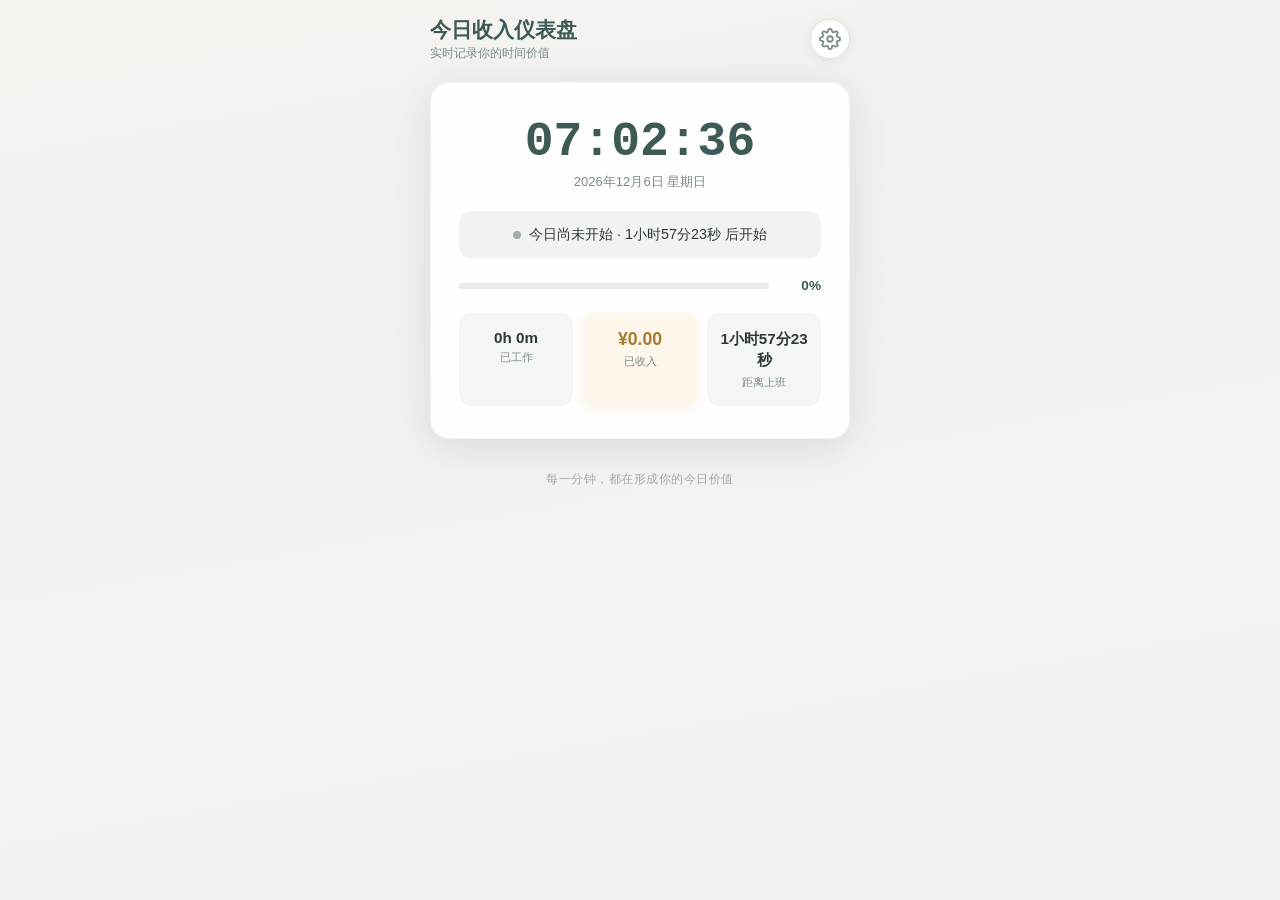
==== commit 8664a521: "修复输入框样式：去除原生箭头、统一input-group结构、56px高度" ====
--- a/index.html
+++ b/index.html
@@ -47,16 +47,16 @@
           </div>
           <div class="setting-row">
             <label class="setting-label" for="dailySalary">日薪</label>
-            <div class="salary-input-wrap">
-              <span class="salary-prefix">¥</span>
-              <input type="number" class="setting-input salary-input" id="dailySalary" value="500" min="0" step="1" placeholder="500">
+            <div class="input-group" id="salaryGroup">
+              <span class="input-prefix">¥</span>
+              <input type="text" inputmode="numeric" pattern="[0-9]*" class="group-input" id="dailySalary" value="500" placeholder="500">
             </div>
           </div>
           <div class="setting-row">
             <label class="setting-label" for="breakTime">午休时长</label>
-            <div class="break-input-wrap">
-              <input type="number" class="setting-input break-input" id="breakTime" value="60" min="0" max="480" step="5" placeholder="60">
-              <span class="break-suffix">分钟</span>
+            <div class="input-group" id="breakGroup">
+              <input type="text" inputmode="numeric" pattern="[0-9]*" class="group-input" id="breakTime" value="60" placeholder="60">
+              <span class="input-suffix">分钟</span>
             </div>
           </div>
         </div>
--- a/style.css
+++ b/style.css
@@ -124,13 +124,15 @@
   align-items: flex-end;
   justify-content: center;
   opacity: 0;
+  visibility: hidden;
   pointer-events: none;
-  transition: opacity 0.3s ease;
+  transition: opacity 0.3s ease, visibility 0.3s ease;
   -webkit-tap-highlight-color: transparent;
 }
 
 .settings-overlay.open {
   opacity: 1;
+  visibility: visible;
   pointer-events: auto;
 }
 
@@ -232,69 +234,86 @@
   flex-shrink: 0;
 }
 
+/* ===== 设置面板统一输入控件 ===== */
+.settings-sheet-body .setting-row {
+  display: flex;
+  align-items: center;
+  justify-content: space-between;
+}
+
+/* 纯时间输入 */
 .setting-input {
-  border: 1.5px solid #DDE1DF;
-  border-radius: var(--radius-sm);
-  padding: 10px 12px;
-  font-size: 0.95rem;
+  width: 140px;
+  height: 56px;
+  border: 1px solid #DFE5E1;
+  border-radius: 16px;
+  padding: 0 16px;
+  font-size: 1rem;
   font-family: inherit;
   color: var(--text);
-  background: #FAFAF9;
-  transition: var(--transition);
+  background: #FFFFFF;
   text-align: center;
-  min-width: 0;
+  box-sizing: border-box;
   -webkit-appearance: none;
   appearance: none;
+  flex-shrink: 0;
 }
 
 .setting-input:focus {
   outline: none;
   border-color: var(--primary);
-  box-shadow: 0 0 0 3px rgba(61, 90, 86, 0.1);
-  background: var(--white);
-}
-
-.salary-input-wrap,
-.break-input-wrap {
+  box-shadow: 0 0 0 3px rgba(61, 90, 86, 0.08);
+}
+
+/* ===== 统一复合输入组 ===== */
+.input-group {
+  width: 140px;
+  height: 56px;
+  border: 1px solid #DFE5E1;
+  border-radius: 16px;
+  background: #FFFFFF;
   display: flex;
   align-items: center;
-  gap: 0;
+  overflow: hidden;
+  box-sizing: border-box;
   flex-shrink: 0;
 }
 
-.salary-prefix {
-  background: var(--primary-lighter);
+.input-group:focus-within {
+  border-color: var(--primary);
+  box-shadow: 0 0 0 3px rgba(61, 90, 86, 0.08);
+}
+
+/* 前缀 / 后缀 */
+.input-prefix,
+.input-suffix {
+  flex-shrink: 0;
+  height: 100%;
+  padding: 0 14px;
+  display: flex;
+  align-items: center;
+  justify-content: center;
   color: var(--primary);
-  font-weight: 700;
-  padding: 10px 12px;
-  border-radius: var(--radius-sm) 0 0 var(--radius-sm);
-  font-size: 0.9rem;
-  border: 1.5px solid #DDE1DF;
-  border-right: none;
-}
-
-.salary-input {
-  border-radius: 0 var(--radius-sm) var(--radius-sm) 0 !important;
-  width: 80px;
-  border-left: none !important;
-}
-
-.break-input {
-  border-radius: var(--radius-sm) 0 0 var(--radius-sm) !important;
-  width: 64px;
-  border-right: none !important;
-}
-
-.break-suffix {
-  background: var(--primary-lighter);
-  color: var(--primary);
-  font-weight: 500;
-  padding: 10px 12px;
-  border-radius: 0 var(--radius-sm) var(--radius-sm);
-  font-size: 0.8rem;
-  border: 1.5px solid #DDE1DF;
-  border-left: none;
-  white-space: nowrap;
+  font-weight: 600;
+  font-size: 1rem;
+  background: #F4F7F5;
+  user-select: none;
+}
+
+/* 内嵌输入框 */
+.group-input {
+  flex: 1;
+  height: 100%;
+  border: none;
+  outline: none;
+  background: transparent;
+  padding: 0 12px;
+  font-size: 1rem;
+  font-family: inherit;
+  color: var(--text);
+  text-align: center;
+  box-sizing: border-box;
+  min-width: 0;
 }
 
 /* ===== Main Card ===== */
@@ -667,21 +686,29 @@
     color: #C8D5D0;
   }
 
-  .salary-prefix {
-    background: rgba(61, 90, 86, 0.15);
+  .input-group {
+    background: rgba(45, 50, 48, 0.9);
+    border-color: #404540;
+  }
+
+  .input-group:focus-within {
+    border-color: #6A8A7E;
+    box-shadow: 0 0 0 3px rgba(106, 138, 126, 0.15);
+    background: rgba(55, 60, 58, 0.95);
+  }
+
+  .input-prefix,
+  .input-suffix {
+    background: rgba(61, 90, 86, 0.12);
     color: #B0C0BA;
-    border-color: #404540;
-  }
-
-  .break-suffix {
-    background: rgba(61, 90, 86, 0.15);
-    color: #B0C0BA;
-    border-color: #404540;
-  }
-
-  .salary-input,
-  .break-input {
-    border-color: #404540;
+  }
+
+  .group-input {
+    color: #D0D4D2;
+  }
+
+  .group-input::placeholder {
+    color: #5A605E;
   }
 
   .settings-overlay {
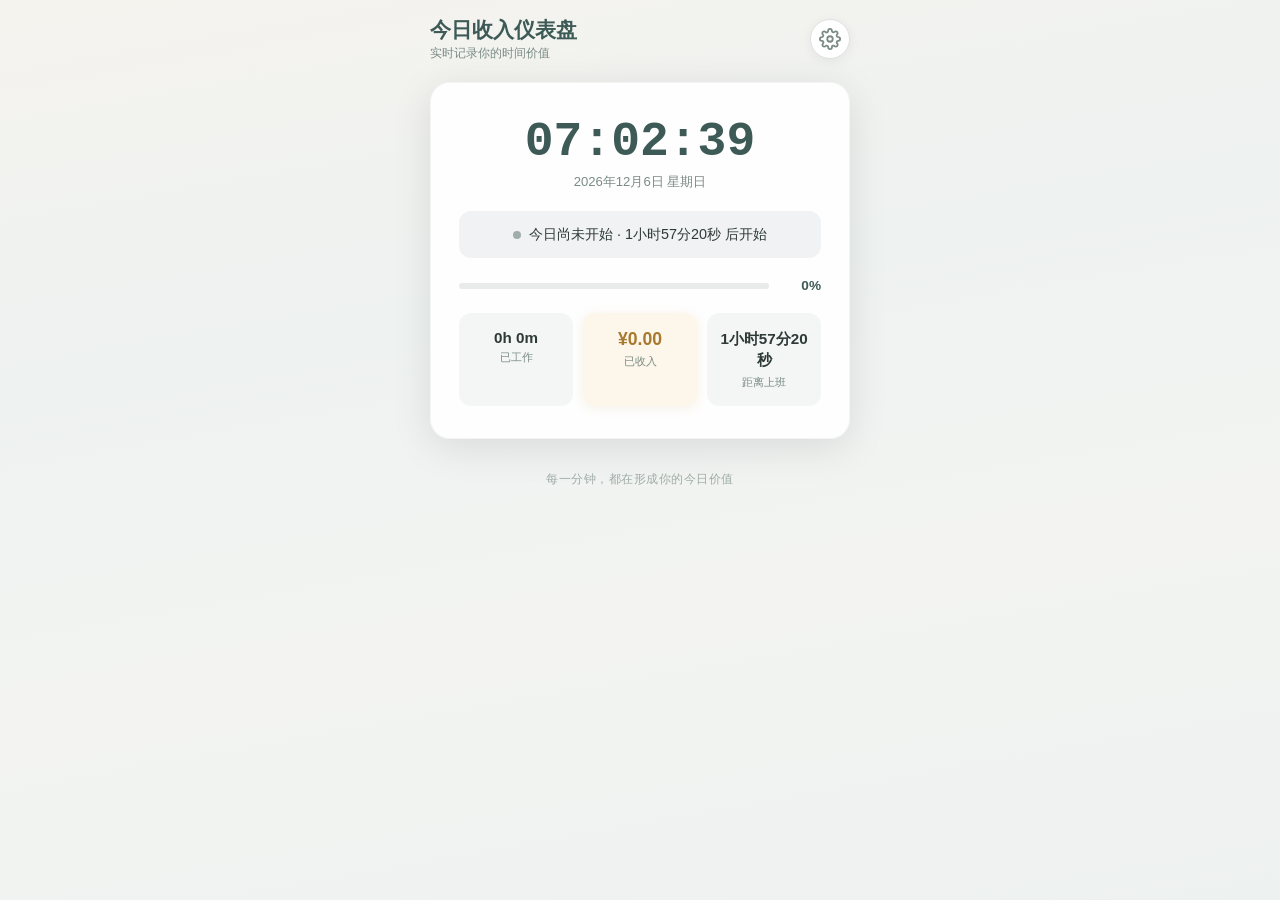
==== commit 61149540: "简化输入框：¥和分钟作为输入框外纯文字，四行input统一120x48" ====
--- a/index.html
+++ b/index.html
@@ -47,16 +47,16 @@
           </div>
           <div class="setting-row">
             <label class="setting-label" for="dailySalary">日薪</label>
-            <div class="input-group" id="salaryGroup">
-              <span class="input-prefix">¥</span>
-              <input type="text" inputmode="numeric" pattern="[0-9]*" class="group-input" id="dailySalary" value="500" placeholder="500">
+            <div class="setting-control">
+              <span class="unit-text">¥</span>
+              <input type="text" inputmode="numeric" pattern="[0-9]*\.?[0-9]*" class="setting-input" id="dailySalary" value="500" placeholder="500">
             </div>
           </div>
           <div class="setting-row">
             <label class="setting-label" for="breakTime">午休时长</label>
-            <div class="input-group" id="breakGroup">
-              <input type="text" inputmode="numeric" pattern="[0-9]*" class="group-input" id="breakTime" value="60" placeholder="60">
-              <span class="input-suffix">分钟</span>
+            <div class="setting-control">
+              <input type="text" inputmode="numeric" pattern="[0-9]*" class="setting-input" id="breakTime" value="60" placeholder="60">
+              <span class="unit-text">分钟</span>
             </div>
           </div>
         </div>
--- a/style.css
+++ b/style.css
@@ -241,13 +241,30 @@
   justify-content: space-between;
 }
 
-/* 纯时间输入 */
+/* 右侧控件行：unit文字 + input + unit文字 */
+.setting-control {
+  display: flex;
+  align-items: center;
+  gap: 6px;
+  flex-shrink: 0;
+}
+
+/* ¥ 和 分钟 纯文字 */
+.unit-text {
+  font-size: 0.95rem;
+  font-weight: 500;
+  color: var(--text-light);
+  user-select: none;
+  flex-shrink: 0;
+}
+
+/* 统一输入框 —— 四行完全一致 */
 .setting-input {
-  width: 140px;
-  height: 56px;
+  width: 120px;
+  height: 48px;
   border: 1px solid #DFE5E1;
-  border-radius: 16px;
-  padding: 0 16px;
+  border-radius: 14px;
+  padding: 0 12px;
   font-size: 1rem;
   font-family: inherit;
   color: var(--text);
@@ -263,57 +280,6 @@
   outline: none;
   border-color: var(--primary);
   box-shadow: 0 0 0 3px rgba(61, 90, 86, 0.08);
-}
-
-/* ===== 统一复合输入组 ===== */
-.input-group {
-  width: 140px;
-  height: 56px;
-  border: 1px solid #DFE5E1;
-  border-radius: 16px;
-  background: #FFFFFF;
-  display: flex;
-  align-items: center;
-  overflow: hidden;
-  box-sizing: border-box;
-  flex-shrink: 0;
-}
-
-.input-group:focus-within {
-  border-color: var(--primary);
-  box-shadow: 0 0 0 3px rgba(61, 90, 86, 0.08);
-}
-
-/* 前缀 / 后缀 */
-.input-prefix,
-.input-suffix {
-  flex-shrink: 0;
-  height: 100%;
-  padding: 0 14px;
-  display: flex;
-  align-items: center;
-  justify-content: center;
-  color: var(--primary);
-  font-weight: 600;
-  font-size: 1rem;
-  background: #F4F7F5;
-  user-select: none;
-}
-
-/* 内嵌输入框 */
-.group-input {
-  flex: 1;
-  height: 100%;
-  border: none;
-  outline: none;
-  background: transparent;
-  padding: 0 12px;
-  font-size: 1rem;
-  font-family: inherit;
-  color: var(--text);
-  text-align: center;
-  box-sizing: border-box;
-  min-width: 0;
 }
 
 /* ===== Main Card ===== */
@@ -686,29 +652,8 @@
     color: #C8D5D0;
   }
 
-  .input-group {
-    background: rgba(45, 50, 48, 0.9);
-    border-color: #404540;
-  }
-
-  .input-group:focus-within {
-    border-color: #6A8A7E;
-    box-shadow: 0 0 0 3px rgba(106, 138, 126, 0.15);
-    background: rgba(55, 60, 58, 0.95);
-  }
-
-  .input-prefix,
-  .input-suffix {
-    background: rgba(61, 90, 86, 0.12);
-    color: #B0C0BA;
-  }
-
-  .group-input {
-    color: #D0D4D2;
-  }
-
-  .group-input::placeholder {
-    color: #5A605E;
+  .unit-text {
+    color: #8A908D;
   }
 
   .settings-overlay {
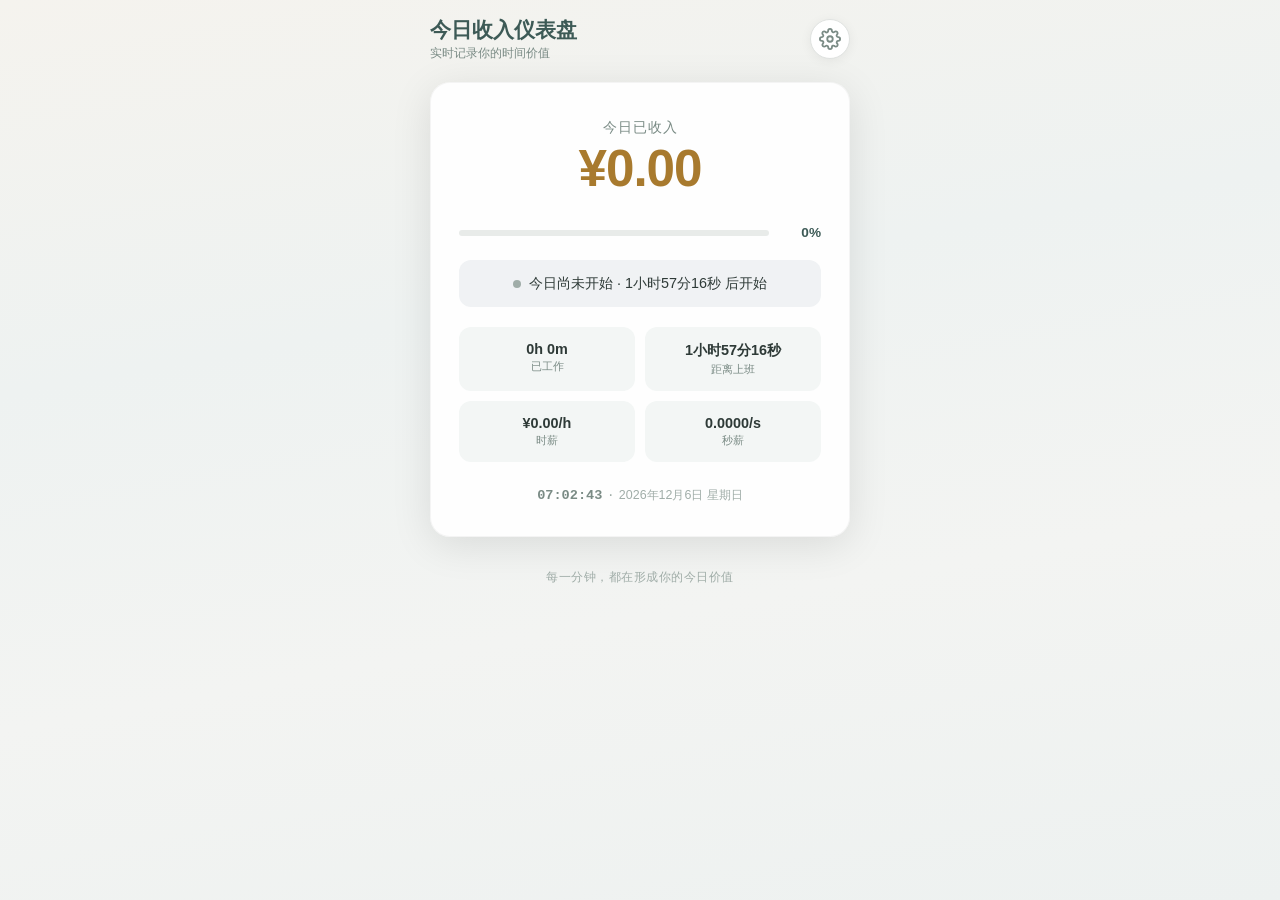
==== commit 72e4fabe: "大版本迭代：hero收入展示+时薪秒薪+月薪计算+工作日设置" ====
--- a/index.html
+++ b/index.html
@@ -37,21 +37,41 @@
           <h2 class="settings-sheet-title">收益参数设置</h2>
         </div>
         <div class="settings-sheet-body">
-          <div class="setting-row">
-            <label class="setting-label" for="startTime">上班时间</label>
-            <input type="time" class="setting-input" id="startTime" value="09:00">
-          </div>
-          <div class="setting-row">
-            <label class="setting-label" for="endTime">下班时间</label>
-            <input type="time" class="setting-input" id="endTime" value="18:00">
-          </div>
-          <div class="setting-row">
+          <!-- 薪资模式 -->
+          <div class="setting-row">
+            <label class="setting-label">薪资模式</label>
+            <div class="segmented-control" id="salaryModeToggle">
+              <button class="seg-btn active" data-mode="daily">日薪</button>
+              <button class="seg-btn" data-mode="monthly">月薪</button>
+            </div>
+          </div>
+          <!-- 日薪 -->
+          <div class="setting-row salary-row" id="dailySalaryRow">
             <label class="setting-label" for="dailySalary">日薪</label>
             <div class="setting-control">
               <span class="unit-text">¥</span>
               <input type="text" inputmode="numeric" pattern="[0-9]*\.?[0-9]*" class="setting-input" id="dailySalary" value="500" placeholder="500">
             </div>
           </div>
+          <!-- 月薪 -->
+          <div class="setting-row salary-row hidden" id="monthlySalaryRow">
+            <label class="setting-label" for="monthlySalary">月薪</label>
+            <div class="setting-control">
+              <span class="unit-text">¥</span>
+              <input type="text" inputmode="numeric" pattern="[0-9]*\.?[0-9]*" class="setting-input" id="monthlySalary" value="11000" placeholder="11000">
+            </div>
+          </div>
+          <!-- 上班时间 -->
+          <div class="setting-row">
+            <label class="setting-label" for="startTime">上班时间</label>
+            <input type="time" class="setting-input" id="startTime" value="09:00">
+          </div>
+          <!-- 下班时间 -->
+          <div class="setting-row">
+            <label class="setting-label" for="endTime">下班时间</label>
+            <input type="time" class="setting-input" id="endTime" value="18:00">
+          </div>
+          <!-- 午休时长 -->
           <div class="setting-row">
             <label class="setting-label" for="breakTime">午休时长</label>
             <div class="setting-control">
@@ -59,6 +79,58 @@
               <span class="unit-text">分钟</span>
             </div>
           </div>
+          <!-- 分隔 -->
+          <div class="settings-divider"><span>月薪计算设置</span></div>
+          <!-- 工作日模式 -->
+          <div class="setting-row">
+            <label class="setting-label">工作日模式</label>
+            <div class="segmented-control" id="workModeToggle">
+              <button class="seg-btn active" data-mode="double">双休</button>
+              <button class="seg-btn" data-mode="single">单休</button>
+              <button class="seg-btn" data-mode="custom">自定义</button>
+            </div>
+          </div>
+          <!-- 自定义休息日 -->
+          <div class="setting-row hidden" id="customRestRow">
+            <label class="setting-label">每周休息日</label>
+            <div class="weekday-picker" id="restDayPicker">
+              <button class="wd-btn active" data-day="6">六</button>
+              <button class="wd-btn active" data-day="7">日</button>
+              <button class="wd-btn" data-day="1">一</button>
+              <button class="wd-btn" data-day="2">二</button>
+              <button class="wd-btn" data-day="3">三</button>
+              <button class="wd-btn" data-day="4">四</button>
+              <button class="wd-btn" data-day="5">五</button>
+            </div>
+          </div>
+          <!-- 法定节假日 -->
+          <div class="setting-row">
+            <label class="setting-label">法定节假日休息</label>
+            <div class="segmented-control" id="holidayToggle">
+              <button class="seg-btn active" data-mode="yes">是</button>
+              <button class="seg-btn" data-mode="no">否</button>
+            </div>
+          </div>
+          <!-- 休假日期 -->
+          <div class="setting-row">
+            <label class="setting-label" for="vacationDays">休假日期</label>
+            <input type="text" class="setting-input date-list-input" id="vacationDays" placeholder="2025-06-20, 2025-06-21">
+          </div>
+          <!-- 补班日期 -->
+          <div class="setting-row">
+            <label class="setting-label" for="makeupDays">补班日期</label>
+            <input type="text" class="setting-input date-list-input" id="makeupDays" placeholder="2025-06-28">
+          </div>
+          <!-- 计算月份 -->
+          <div class="setting-row">
+            <label class="setting-label" for="calcMonth">计算月份</label>
+            <input type="month" class="setting-input" id="calcMonth" value="2025-06">
+          </div>
+          <!-- 月计算结果 -->
+          <div class="monthly-summary" id="monthlySummary">
+            <div class="ms-row"><span>月工作天数</span><span class="ms-val" id="monthlyWorkdays">--</span></div>
+            <div class="ms-row"><span>预计月收入</span><span class="ms-val highlight" id="monthlyIncome">--</span></div>
+          </div>
         </div>
         <div class="settings-sheet-footer">
           <button class="btn-cancel" id="cancelSettings">取消</button>
@@ -69,10 +141,18 @@
 
     <!-- Main Display Card -->
     <div class="main-card" id="mainCard">
-      <!-- Current Time -->
-      <div class="time-section">
-        <div class="current-time" id="currentTime">00:00:00</div>
-        <div class="current-date" id="currentDate">2024年1月1日 星期一</div>
+      <!-- Hero: 今日已收入 -->
+      <div class="hero-section">
+        <div class="hero-label">今日已收入</div>
+        <div class="hero-value" id="earnedMoney">¥0.00</div>
+      </div>
+
+      <!-- Progress Bar -->
+      <div class="progress-section">
+        <div class="progress-bar-wrap">
+          <div class="progress-bar" id="progressBar" style="width: 0%;"></div>
+        </div>
+        <div class="progress-label" id="progressLabel">0%</div>
       </div>
 
       <!-- Status -->
@@ -81,28 +161,31 @@
         <div class="status-text" id="statusText">加载中...</div>
       </div>
 
-      <!-- Progress Bar -->
-      <div class="progress-section">
-        <div class="progress-bar-wrap">
-          <div class="progress-bar" id="progressBar" style="width: 0%;"></div>
-        </div>
-        <div class="progress-label" id="progressLabel">0%</div>
-      </div>
-
-      <!-- Stats Grid -->
+      <!-- Stats Grid: 2x2 -->
       <div class="stats-grid">
         <div class="stat-item">
           <div class="stat-value" id="workedTime">0h 0m</div>
           <div class="stat-label">已工作</div>
         </div>
-        <div class="stat-item highlight">
-          <div class="stat-value money" id="earnedMoney">¥0.00</div>
-          <div class="stat-label">已收入</div>
-        </div>
         <div class="stat-item">
           <div class="stat-value" id="remainingTime">--</div>
           <div class="stat-label" id="remainingLabel">剩余时间</div>
         </div>
+        <div class="stat-item">
+          <div class="stat-value" id="hourlyRate">--</div>
+          <div class="stat-label">时薪</div>
+        </div>
+        <div class="stat-item">
+          <div class="stat-value" id="secondlyRate">--</div>
+          <div class="stat-label">秒薪</div>
+        </div>
+      </div>
+
+      <!-- Time (small, secondary) -->
+      <div class="meta-section">
+        <span class="meta-time" id="currentTime">00:00:00</span>
+        <span class="meta-sep">·</span>
+        <span class="meta-date" id="currentDate">2024年1月1日 星期一</span>
       </div>
     </div>
 
--- a/style.css
+++ b/style.css
@@ -282,6 +282,125 @@
   box-shadow: 0 0 0 3px rgba(61, 90, 86, 0.08);
 }
 
+/* ===== 设置面板扩展组件 ===== */
+/* 分段控件 */
+.segmented-control {
+  display: flex;
+  background: #EEF0EE;
+  border-radius: 10px;
+  padding: 3px;
+  flex-shrink: 0;
+}
+
+.seg-btn {
+  padding: 7px 14px;
+  border: none;
+  background: transparent;
+  border-radius: 8px;
+  font-size: 0.82rem;
+  font-weight: 600;
+  font-family: inherit;
+  color: var(--text-light);
+  cursor: pointer;
+  transition: var(--transition);
+}
+
+.seg-btn.active {
+  background: #FFFFFF;
+  color: var(--primary);
+  box-shadow: 0 1px 4px rgba(0,0,0,0.06);
+}
+
+/* 工作日选择器 */
+.weekday-picker {
+  display: flex;
+  gap: 4px;
+}
+
+.wd-btn {
+  width: 32px;
+  height: 32px;
+  border-radius: 50%;
+  border: 1.5px solid #DDE1DF;
+  background: #FFFFFF;
+  font-size: 0.75rem;
+  font-weight: 600;
+  font-family: inherit;
+  color: var(--text-light);
+  cursor: pointer;
+  transition: var(--transition);
+  padding: 0;
+}
+
+.wd-btn.active {
+  background: var(--primary);
+  border-color: var(--primary);
+  color: #FFFFFF;
+}
+
+/* 设置分隔线 */
+.settings-divider {
+  text-align: center;
+  border-top: 1px solid #E8EBE9;
+  margin: 4px 0;
+}
+
+.settings-divider span {
+  display: inline-block;
+  background: #FFFFFF;
+  padding: 0 12px;
+  font-size: 0.75rem;
+  color: var(--text-lighter);
+  position: relative;
+  top: -8px;
+}
+
+/* 日期列表输入 */
+.date-list-input {
+  width: auto !important;
+  flex: 1;
+  text-align: left !important;
+  font-size: 0.82rem !important;
+}
+
+.date-list-input::placeholder {
+  color: #C0C8C4;
+  font-size: 0.75rem;
+}
+
+/* 月薪摘要卡片 */
+.monthly-summary {
+  background: var(--primary-lighter);
+  border-radius: var(--radius-sm);
+  padding: 12px 16px;
+  display: flex;
+  flex-direction: column;
+  gap: 6px;
+}
+
+.ms-row {
+  display: flex;
+  justify-content: space-between;
+  align-items: center;
+  font-size: 0.85rem;
+  color: var(--text);
+}
+
+.ms-val {
+  font-weight: 700;
+  color: var(--primary);
+}
+
+.ms-val.highlight {
+  color: var(--gold-dark);
+  font-size: 1rem;
+}
+
+/* 隐藏工具类 */
+.hidden {
+  display: none !important;
+}
+
 /* ===== Main Card ===== */
 .main-card {
   background: rgba(255, 255, 255, 0.9);
@@ -302,24 +421,27 @@
   to { opacity: 1; transform: translateY(0); }
 }
 
-/* ===== Time Section ===== */
-.time-section {
+/* ===== Hero Section: 今日已收入 ===== */
+.hero-section {
   text-align: center;
-}
-
-.current-time {
-  font-size: 3rem;
-  font-weight: 700;
-  color: var(--primary);
-  letter-spacing: 0px;
+  padding: 4px 0 8px;
+}
+
+.hero-label {
+  font-size: 0.85rem;
+  font-weight: 500;
+  color: var(--text-light);
+  letter-spacing: 1px;
+  margin-bottom: 4px;
+}
+
+.hero-value {
+  font-size: 3.2rem;
+  font-weight: 800;
+  color: var(--gold-dark);
+  letter-spacing: -1px;
   font-variant-numeric: tabular-nums;
-  font-family: "SF Mono", "Menlo", "Monaco", "Courier New", monospace;
-}
-
-.current-date {
-  font-size: 0.82rem;
-  color: var(--text-light);
-  margin-top: 4px;
+  line-height: 1.1;
 }
 
 /* ===== Status Section ===== */
@@ -415,41 +537,57 @@
 /* ===== Stats Grid ===== */
 .stats-grid {
   display: grid;
-  grid-template-columns: repeat(3, 1fr);
+  grid-template-columns: repeat(2, 1fr);
   gap: 10px;
 }
 
 .stat-item {
   text-align: center;
-  padding: 16px 8px;
+  padding: 14px 8px;
   background: var(--primary-lighter);
   border-radius: var(--radius-sm);
   transition: var(--transition);
 }
 
-.stat-item.highlight {
-  background: var(--gold-light);
-  box-shadow: 0 2px 12px rgba(200, 150, 62, 0.12);
-}
-
 .stat-value {
-  font-size: 0.95rem;
+  font-size: 0.9rem;
   font-weight: 700;
   color: var(--text);
   font-variant-numeric: tabular-nums;
 }
 
-.stat-value.money {
-  color: var(--gold-dark);
-  font-size: 1.1rem;
-}
-
 .stat-label {
-  font-size: 0.7rem;
+  font-size: 0.68rem;
   color: var(--text-light);
-  margin-top: 4px;
-  text-transform: none;
-  letter-spacing: 0;
+  margin-top: 3px;
+}
+
+/* ===== Meta Section (time + date) ===== */
+.meta-section {
+  text-align: center;
+  padding-top: 4px;
+  display: flex;
+  align-items: center;
+  justify-content: center;
+  gap: 6px;
+  flex-wrap: wrap;
+}
+
+.meta-time {
+  font-size: 0.85rem;
+  font-weight: 600;
+  color: var(--text-light);
+  font-variant-numeric: tabular-nums;
+  font-family: "SF Mono", "Menlo", "Monaco", "Courier New", monospace;
+}
+
+.meta-sep {
+  color: var(--text-lighter);
+}
+
+.meta-date {
+  font-size: 0.78rem;
+  color: var(--text-lighter);
 }
 
 /* ===== Footer ===== */
@@ -499,8 +637,8 @@
     font-size: 0.7rem;
   }
 
-  .current-time {
-    font-size: 2.2rem;
+  .hero-value {
+    font-size: 2.6rem;
   }
 
   .stats-grid {
@@ -508,7 +646,7 @@
   }
 
   .stat-item {
-    padding: 12px 4px;
+    padding: 10px 4px;
   }
 
   .stat-value {
@@ -516,12 +654,13 @@
     word-break: keep-all;
   }
 
-  .stat-value.money {
-    font-size: 0.85rem;
-  }
-
   .stat-label {
-    font-size: 0.65rem;
+    font-size: 0.63rem;
+  }
+
+  .seg-btn {
+    padding: 6px 10px;
+    font-size: 0.75rem;
   }
 
   .main-card {
@@ -685,4 +824,20 @@
   .toast {
     background: rgba(30, 35, 33, 0.95);
   }
-}
+
+  .hero-value { color: #D4A84C; }
+  .meta-time { color: #8A908D; }
+  .meta-date, .meta-sep { color: #5A605E; }
+  .segmented-control { background: #353A38; }
+  .seg-btn { color: #8A908D; }
+  .seg-btn.active { background: #4A504D; color: #C8D5D0; box-shadow: 0 1px 4px rgba(0,0,0,0.2); }
+  .wd-btn { background: rgba(45, 50, 48, 0.8); border-color: #404540; color: #8A908D; }
+  .wd-btn.active { background: #4A7066; border-color: #5C8A7E; color: #E0E4E2; }
+  .monthly-summary { background: rgba(255,255,255,0.04); }
+  .ms-row { color: #A0A8A5; }
+  .ms-val { color: #B0C0BA; }
+  .ms-val.highlight { color: #D4A84C; }
+  .settings-divider { border-top-color: #3A403D; }
+  .settings-divider span { background: #2A302D; color: #6A706D; }
+
+}
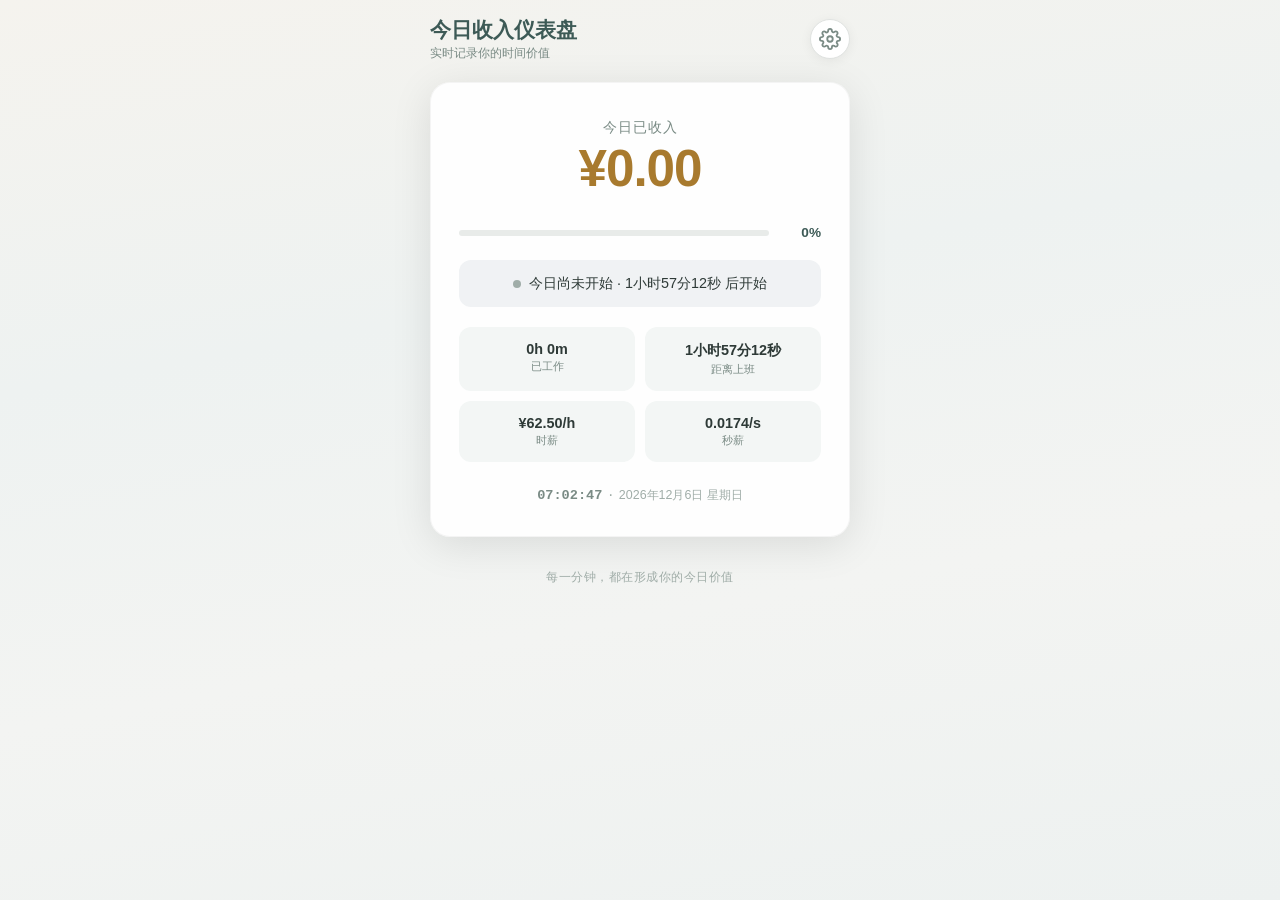
==== commit 228b4f46: "优化休假日期管理为摘要+可折叠面板，修复工作天数和预计收入计算链" ====
--- a/index.html
+++ b/index.html
@@ -111,25 +111,49 @@
               <button class="seg-btn" data-mode="no">否</button>
             </div>
           </div>
+          <!-- 计算周期 -->
+          <div class="setting-row">
+            <label class="setting-label">计算周期</label>
+            <div class="setting-control">
+              <input type="date" class="setting-input date-input" id="periodStart">
+              <span class="unit-text">至</span>
+              <input type="date" class="setting-input date-input" id="periodEnd">
+            </div>
+          </div>
           <!-- 休假日期 -->
           <div class="setting-row">
-            <label class="setting-label" for="vacationDays">休假日期</label>
-            <input type="text" class="setting-input date-list-input" id="vacationDays" placeholder="2025-06-20, 2025-06-21">
+            <label class="setting-label" id="vacationLabel">休假日期</label>
+            <div class="date-summary-area">
+              <span class="date-summary" id="vacationSummary">未设置</span>
+              <button class="btn-manage-dates" id="toggleVacationPanel">管理</button>
+            </div>
+          </div>
+          <div class="date-manage-panel hidden" id="vacationPanel">
+            <div class="date-chips" id="vacationChips"></div>
+            <div class="date-add-row">
+              <input type="date" class="setting-input date-pick-input" id="vacationDatePick">
+              <button class="btn-date-add" id="addVacationDate">添加</button>
+            </div>
           </div>
           <!-- 补班日期 -->
           <div class="setting-row">
-            <label class="setting-label" for="makeupDays">补班日期</label>
-            <input type="text" class="setting-input date-list-input" id="makeupDays" placeholder="2025-06-28">
-          </div>
-          <!-- 计算月份 -->
-          <div class="setting-row">
-            <label class="setting-label" for="calcMonth">计算月份</label>
-            <input type="month" class="setting-input" id="calcMonth" value="2025-06">
-          </div>
-          <!-- 月计算结果 -->
+            <label class="setting-label" id="makeupLabel">补班日期</label>
+            <div class="date-summary-area">
+              <span class="date-summary" id="makeupSummary">未设置</span>
+              <button class="btn-manage-dates" id="toggleMakeupPanel">管理</button>
+            </div>
+          </div>
+          <div class="date-manage-panel hidden" id="makeupPanel">
+            <div class="date-chips" id="makeupChips"></div>
+            <div class="date-add-row">
+              <input type="date" class="setting-input date-pick-input" id="makeupDatePick">
+              <button class="btn-date-add" id="addMakeupDate">添加</button>
+            </div>
+          </div>
+          <!-- 周期计算结果 -->
           <div class="monthly-summary" id="monthlySummary">
-            <div class="ms-row"><span>月工作天数</span><span class="ms-val" id="monthlyWorkdays">--</span></div>
-            <div class="ms-row"><span>预计月收入</span><span class="ms-val highlight" id="monthlyIncome">--</span></div>
+            <div class="ms-row"><span>周期工作天数</span><span class="ms-val" id="monthlyWorkdays">--</span></div>
+            <div class="ms-row"><span>预计期间收入</span><span class="ms-val highlight" id="monthlyIncome">--</span></div>
           </div>
         </div>
         <div class="settings-sheet-footer">
--- a/style.css
+++ b/style.css
@@ -355,17 +355,107 @@
   top: -8px;
 }
 
-/* 日期列表输入 */
-.date-list-input {
+/* 日期输入 & 摘要管理 */
+.date-input {
   width: auto !important;
   flex: 1;
-  text-align: left !important;
+  min-width: 0;
   font-size: 0.82rem !important;
-}
-
-.date-list-input::placeholder {
-  color: #C0C8C4;
+  padding: 0 8px !important;
+}
+
+/* 摘要行 */
+.date-summary-area {
+  display: flex;
+  align-items: center;
+  gap: 8px;
+  flex-shrink: 0;
+}
+
+.date-summary {
+  font-size: 0.82rem;
+  color: var(--text-light);
+  white-space: nowrap;
+}
+
+.btn-manage-dates {
+  flex-shrink: 0;
+  height: 32px;
+  padding: 0 12px;
+  border: 1px solid #DFE5E1;
+  border-radius: 8px;
+  background: #FFFFFF;
+  color: var(--primary);
+  font-size: 0.78rem;
+  font-weight: 600;
+  font-family: inherit;
+  cursor: pointer;
+}
+
+/* 可折叠管理面板 */
+.date-manage-panel {
+  padding: 8px 0 4px;
+  display: flex;
+  flex-direction: column;
+  gap: 8px;
+}
+
+.date-manage-panel.hidden {
+  display: none !important;
+}
+
+.date-chips {
+  display: flex;
+  flex-wrap: wrap;
+  gap: 4px;
+}
+
+.date-chip {
+  display: inline-flex;
+  align-items: center;
+  gap: 4px;
+  background: var(--primary-lighter);
+  color: var(--primary);
+  padding: 4px 8px;
+  border-radius: 6px;
   font-size: 0.75rem;
+  font-weight: 500;
+}
+
+.date-chip-remove {
+  cursor: pointer;
+  font-size: 0.9rem;
+  line-height: 1;
+  color: var(--text-lighter);
+  padding: 0 2px;
+}
+
+.date-add-row {
+  display: flex;
+  gap: 6px;
+}
+
+.date-pick-input {
+  flex: 1;
+  min-width: 0;
+  height: 36px !important;
+  width: auto !important;
+  font-size: 0.8rem !important;
+  padding: 0 8px !important;
+}
+
+.btn-date-add {
+  flex-shrink: 0;
+  height: 36px;
+  padding: 0 12px;
+  border: none;
+  border-radius: 8px;
+  background: var(--primary);
+  color: white;
+  font-size: 0.8rem;
+  font-weight: 600;
+  font-family: inherit;
+  cursor: pointer;
 }
 
 /* 月薪摘要卡片 */
@@ -839,5 +929,13 @@
   .ms-val.highlight { color: #D4A84C; }
   .settings-divider { border-top-color: #3A403D; }
   .settings-divider span { background: #2A302D; color: #6A706D; }
-
-}
+  .date-chip { background: rgba(61,90,86,0.18); color: #B0C0BA; }
+  .date-chip-remove { color: #7A807D; }
+  .btn-date-add { background: #4A7066; }
+  .btn-date-add:active { background: #3D5A56; }
+  .date-pick-input { color-scheme: dark; }
+  .date-summary { color: #8A908D; }
+  .btn-manage-dates { background: rgba(45,50,48,0.8); border-color: #404540; color: #B0C0BA; }
+  .btn-manage-dates:active { background: #404540; }
+
+}
